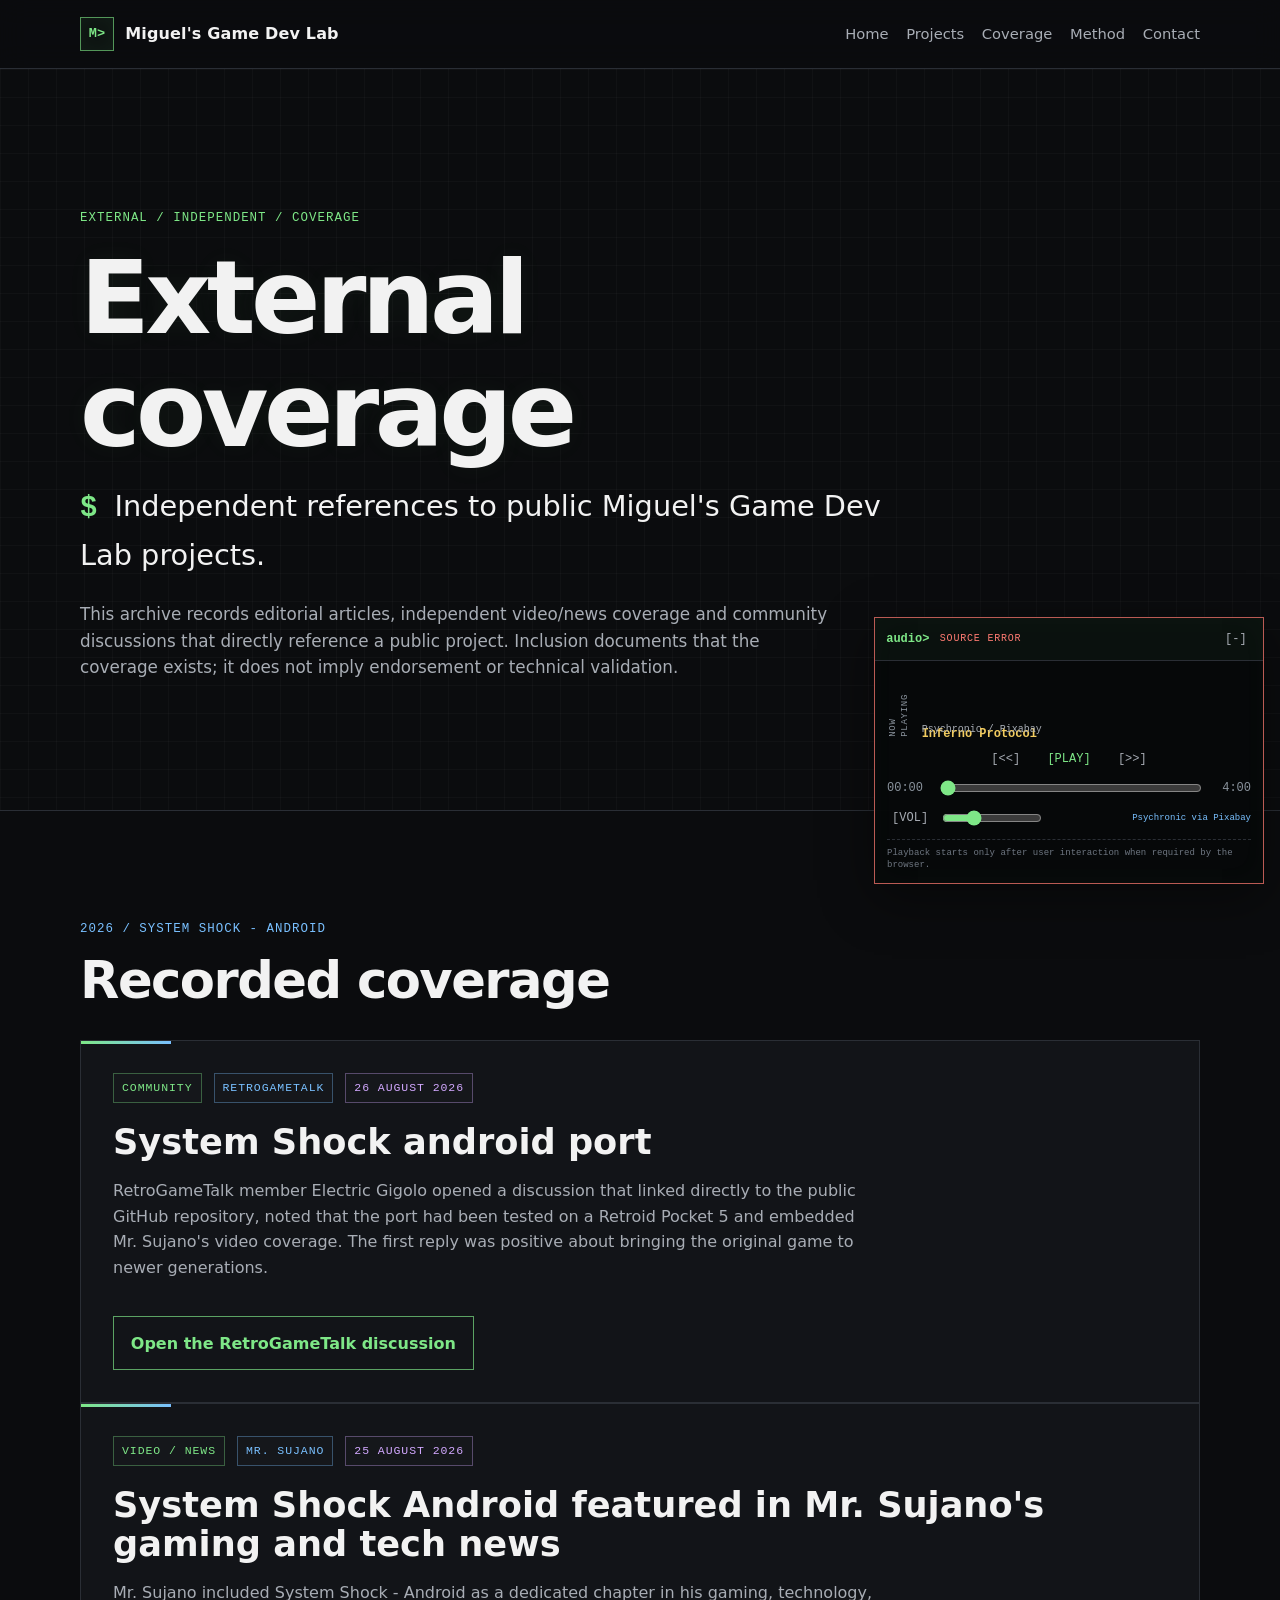
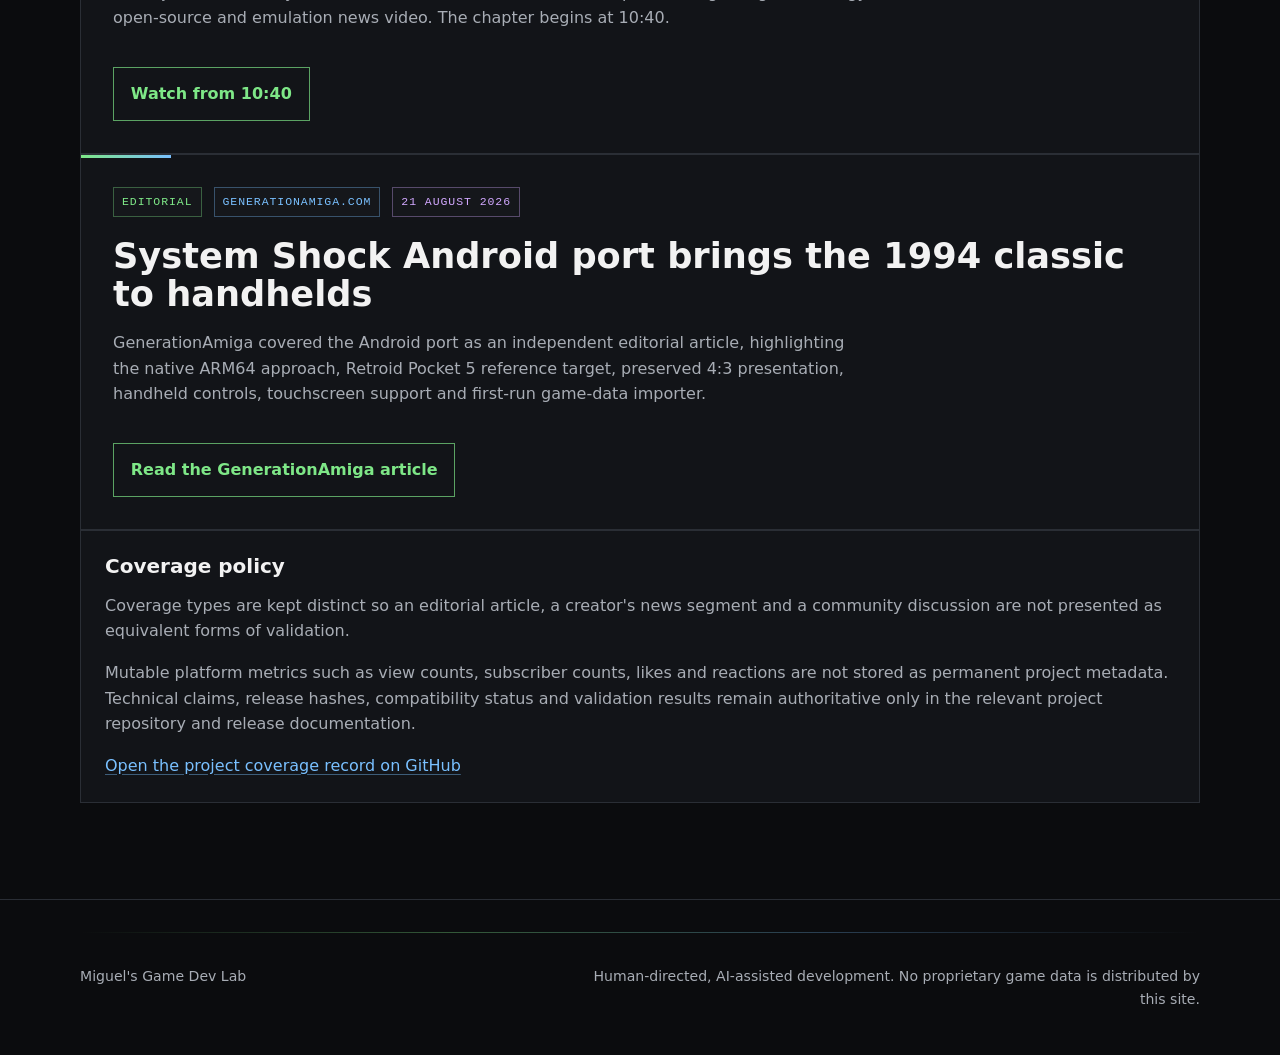
==== coverage/index.html @ 673f7bc0 "Publish refined coverage archive" ====
<!doctype html>
<html lang="en">
<head>
  <meta charset="utf-8">
  <meta name="viewport" content="width=device-width, initial-scale=1">
  <meta name="description" content="Independent editorial, video/news and community coverage of Miguel's Game Dev Lab projects, including System Shock - Android.">
  <title>External Coverage | Miguel's Game Dev Lab</title>
  <link rel="canonical" href="https://raposomiguel50.github.io/coverage/">
  <meta name="robots" content="index,follow,max-image-preview:large">
  <meta property="og:site_name" content="Miguel's Game Dev Lab">
  <meta property="og:type" content="website">
  <meta property="og:title" content="External Coverage | Miguel's Game Dev Lab">
  <meta property="og:description" content="Independent editorial, video/news and community coverage of Miguel's Game Dev Lab projects.">
  <meta property="og:url" content="https://raposomiguel50.github.io/coverage/">
  <meta name="twitter:card" content="summary">
  <meta name="twitter:title" content="External Coverage | Miguel's Game Dev Lab">
  <meta name="twitter:description" content="Independent editorial, video/news and community coverage of Miguel's Game Dev Lab projects.">
  <script type="application/ld+json">
{
  "@context": "https://schema.org",
  "@type": "CollectionPage",
  "name": "External Coverage",
  "url": "https://raposomiguel50.github.io/coverage/",
  "description": "Independent editorial, video/news and community coverage of Miguel's Game Dev Lab projects.",
  "isPartOf": {
    "@type": "WebSite",
    "name": "Miguel's Game Dev Lab",
    "url": "https://raposomiguel50.github.io/"
  },
  "mainEntity": {
    "@type": "ItemList",
    "itemListElement": [
      {
        "@type": "ListItem",
        "position": 1,
        "url": "https://retrogametalk.com/threads/system-shock-android-port.27861/",
        "name": "System Shock android port — RetroGameTalk"
      },
      {
        "@type": "ListItem",
        "position": 2,
        "url": "https://www.youtube.com/watch?v=cLREnxvoD90&t=640s",
        "name": "System Shock Android — Mr. Sujano"
      },
      {
        "@type": "ListItem",
        "position": 3,
        "url": "https://www.generationamiga.com/2026/08/21/system-shock-android-port-brings-the-1994-classic-to-handhelds/",
        "name": "System Shock Android port brings the 1994 classic to handhelds — GenerationAmiga"
      }
    ]
  }
}
  </script>
  <link rel="stylesheet" href="../assets/css/style.css">
</head>
<body>
  <header class="site-header">
    <div class="container nav-wrap">
      <a class="brand" href="../" aria-label="Miguel's Game Dev Lab home"><span class="brand-mark">M&gt;</span><span>Miguel's Game Dev Lab</span></a>
      <nav aria-label="Primary navigation"><a href="../">Home</a><a href="../#projects">Projects</a><a href="./">Coverage</a><a href="../method/">Method</a><a href="../#contact">Contact</a></nav>
    </div>
  </header>

  <main>
    <section class="hero">
      <div class="container">
        <p class="eyebrow">EXTERNAL / INDEPENDENT / COVERAGE</p>
        <h1>External coverage</h1>
        <p class="tagline">Independent references to public Miguel's Game Dev Lab projects.</p>
        <p class="intro">This archive records editorial articles, independent video/news coverage and community discussions that directly reference a public project. Inclusion documents that the coverage exists; it does not imply endorsement or technical validation.</p>
      </div>
    </section>

    <section class="section">
      <div class="container">
        <div class="section-heading"><p class="section-kicker">2026 / SYSTEM SHOCK - ANDROID</p><h2>Recorded coverage</h2></div>

        <article class="project-card">
          <div class="project-meta"><span>COMMUNITY</span><span>RETROGAMETALK</span><span>26 AUGUST 2026</span></div>
          <h3>System Shock android port</h3>
          <p>RetroGameTalk member Electric Gigolo opened a discussion that linked directly to the public GitHub repository, noted that the port had been tested on a Retroid Pocket 5 and embedded Mr. Sujano's video coverage. The first reply was positive about bringing the original game to newer generations.</p>
          <div class="project-actions"><a class="button" href="https://retrogametalk.com/threads/system-shock-android-port.27861/" target="_blank" rel="noopener noreferrer">Open the RetroGameTalk discussion</a></div>
        </article>

        <article class="project-card">
          <div class="project-meta"><span>VIDEO / NEWS</span><span>MR. SUJANO</span><span>25 AUGUST 2026</span></div>
          <h3>System Shock Android featured in Mr. Sujano's gaming and tech news</h3>
          <p>Mr. Sujano included System Shock - Android as a dedicated chapter in his gaming, technology, open-source and emulation news video. The chapter begins at 10:40.</p>
          <div class="project-actions"><a class="button" href="https://www.youtube.com/watch?v=cLREnxvoD90&amp;t=640s" target="_blank" rel="noopener noreferrer">Watch from 10:40</a></div>
        </article>

        <article class="project-card">
          <div class="project-meta"><span>EDITORIAL</span><span>GENERATIONAMIGA.COM</span><span>21 AUGUST 2026</span></div>
          <h3>System Shock Android port brings the 1994 classic to handhelds</h3>
          <p>GenerationAmiga covered the Android port as an independent editorial article, highlighting the native ARM64 approach, Retroid Pocket 5 reference target, preserved 4:3 presentation, handheld controls, touchscreen support and first-run game-data importer.</p>
          <div class="project-actions"><a class="button" href="https://www.generationamiga.com/2026/08/21/system-shock-android-port-brings-the-1994-classic-to-handhelds/" target="_blank" rel="noopener noreferrer">Read the GenerationAmiga article</a></div>
        </article>

        <div class="content-card">
          <h3>Coverage policy</h3>
          <p>Coverage types are kept distinct so an editorial article, a creator's news segment and a community discussion are not presented as equivalent forms of validation.</p>
          <p>Mutable platform metrics such as view counts, subscriber counts, likes and reactions are not stored as permanent project metadata. Technical claims, release hashes, compatibility status and validation results remain authoritative only in the relevant project repository and release documentation.</p>
          <p><a class="inline-link" href="https://github.com/raposomiguel50/system-shock-android/blob/main/docs/PRESS.md" target="_blank" rel="noopener noreferrer">Open the project coverage record on GitHub</a></p>
        </div>
      </div>
    </section>
  </main>

  <footer><div class="container footer-wrap"><span>Miguel's Game Dev Lab</span><span class="legal">Human-directed, AI-assisted development. No proprietary game data is distributed by this site.</span></div></footer>
  <script src="/assets/js/music-player.js" defer></script>
</body>
</html>
---- assets/css/style.css ----
:root {
  --bg: #0b0c0e;
  --surface: #121418;
  --surface-2: #181b20;
  --text: #f2f2f2;
  --muted: #a8adb5;
  --line: #2a2e35;
  --accent: #ffffff;
  --max: 1120px;
  --term-green: #7ee787;
  --term-cyan: #79c0ff;
  --term-blue: #58a6ff;
  --term-yellow: #f2cc60;
  --term-magenta: #d2a8ff;
  --term-red: #ff7b72;
  --term-dim: #8b949e;
}

* { box-sizing: border-box; }
html { scroll-behavior: smooth; }
body {
  margin: 0;
  background: var(--bg);
  color: var(--text);
  font-family: Inter, ui-sans-serif, system-ui, -apple-system, BlinkMacSystemFont, "Segoe UI", sans-serif;
  line-height: 1.6;
}

a { color: inherit; text-decoration: none; }
.container { width: min(calc(100% - 2rem), var(--max)); margin: 0 auto; }
.narrow { max-width: 780px; }
.narrow-wide { max-width: 900px; }

.site-header {
  position: sticky;
  top: 0;
  z-index: 20;
  backdrop-filter: blur(14px);
  background: rgba(11, 12, 14, 0.86);
  border-bottom: 1px solid var(--line);
}

.nav-wrap {
  min-height: 68px;
  display: flex;
  align-items: center;
  justify-content: space-between;
  gap: 1.5rem;
}

.brand {
  display: inline-flex;
  align-items: center;
  gap: .7rem;
  font-weight: 700;
  letter-spacing: .01em;
}

.brand-mark {
  display: inline-grid;
  place-items: center;
  width: 34px;
  height: 34px;
  border: 1px solid var(--text);
  font-family: ui-monospace, SFMono-Regular, Menlo, Consolas, monospace;
  font-size: .85rem;
}

nav { display: flex; flex-wrap: wrap; gap: 1.1rem; }
nav a { color: var(--muted); font-size: .92rem; }
nav a:hover, nav a:focus { color: var(--text); }

.hero {
  padding: 8rem 0 7rem;
  border-bottom: 1px solid var(--line);
  background:
    linear-gradient(rgba(255,255,255,.025) 1px, transparent 1px),
    linear-gradient(90deg, rgba(255,255,255,.025) 1px, transparent 1px);
  background-size: 28px 28px;
}

.eyebrow, .section-kicker, .project-meta {
  font-family: ui-monospace, SFMono-Regular, Menlo, Consolas, monospace;
  letter-spacing: .08em;
  text-transform: uppercase;
  color: var(--muted);
}

.eyebrow, .section-kicker { font-size: .78rem; }

h1, h2, h3 { line-height: 1.1; margin-top: 0; }
h1 { font-size: clamp(3rem, 8vw, 6.6rem); max-width: 900px; margin-bottom: 1rem; letter-spacing: -.045em; }
h2 { font-size: clamp(2rem, 4vw, 3.2rem); margin-bottom: 1rem; letter-spacing: -.03em; }
h3 { font-size: clamp(1.6rem, 3vw, 2.2rem); margin-bottom: .9rem; }

.tagline { font-size: clamp(1.25rem, 2.4vw, 1.8rem); max-width: 850px; margin: 0 0 1.4rem; }
.intro { max-width: 760px; color: var(--muted); font-size: 1.05rem; }

.button {
  display: inline-block;
  margin-top: 1rem;
  padding: .82rem 1.05rem;
  border: 1px solid var(--text);
  font-weight: 700;
  transition: .2s ease;
}
.button:hover, .button:focus { background: var(--text); color: var(--bg); }
.button-secondary { border-color: var(--line); color: var(--muted); }
.button-secondary:hover, .button-secondary:focus { border-color: var(--text); color: var(--bg); }

.section { padding: 6rem 0; border-bottom: 1px solid var(--line); }
.section.alt { background: var(--surface); }
.section-heading { margin-bottom: 2rem; }
.section-intro { max-width: 820px; color: var(--muted); font-size: 1.02rem; margin-bottom: 2rem; }

.project-card {
  background: var(--surface);
  border: 1px solid var(--line);
  padding: 2rem;
  position: relative;
  overflow: hidden;
}
.project-card::before {
  content: "";
  position: absolute;
  top: 0;
  left: 0;
  width: 90px;
  height: 3px;
  background: var(--accent);
}
.project-meta { display: flex; flex-wrap: wrap; gap: .75rem; font-size: .72rem; margin-bottom: 1.25rem; }
.project-meta span { border: 1px solid var(--line); padding: .3rem .5rem; }
.project-card p { max-width: 760px; color: var(--muted); }
.project-note { font-size: .94rem; }
.project-actions { display: flex; flex-wrap: wrap; gap: 1rem; align-items: center; margin-top: 1.25rem; }
.text-link, .inline-link { text-decoration: underline; text-decoration-color: #555c66; text-underline-offset: .2em; }
.text-link:hover, .text-link:focus, .inline-link:hover, .inline-link:focus { text-decoration-color: var(--text); }

.project-hero {
  padding: 6.5rem 0 5.5rem;
  border-bottom: 1px solid var(--line);
  background:
    radial-gradient(circle at 80% 15%, rgba(255,255,255,.05), transparent 30%),
    linear-gradient(rgba(255,255,255,.022) 1px, transparent 1px),
    linear-gradient(90deg, rgba(255,255,255,.022) 1px, transparent 1px);
  background-size: auto, 28px 28px, 28px 28px;
}

.breadcrumbs {
  margin: 0 0 1.4rem;
  color: var(--muted);
  font-family: ui-monospace, SFMono-Regular, Menlo, Consolas, monospace;
  font-size: .8rem;
}
.breadcrumbs a { text-decoration: underline; text-underline-offset: .2em; }
.project-meta-large { margin-bottom: 1.4rem; }
.project-lede { max-width: 930px; color: var(--muted); font-size: clamp(1.08rem, 2vw, 1.35rem); }
.status-line { display: flex; flex-wrap: wrap; gap: .7rem 1.25rem; align-items: center; color: var(--muted); font-size: .9rem; margin-top: 1.6rem; }
.status-badge { border: 1px solid var(--text); color: var(--text); padding: .25rem .5rem; font-family: ui-monospace, SFMono-Regular, Menlo, Consolas, monospace; font-size: .72rem; letter-spacing: .06em; }
.hero-actions { display: flex; flex-wrap: wrap; gap: .8rem; margin-top: 1.2rem; }

.content-grid, .project-grid {
  display: grid;
  grid-template-columns: repeat(3, minmax(0, 1fr));
  gap: 1rem;
  margin-top: 2rem;
}

.content-card, .metric-card {
  border: 1px solid var(--line);
  background: var(--surface-2);
  padding: 1.5rem;
}
.section:not(.alt) .content-card,
.section:not(.alt) .metric-card { background: var(--surface); }
.content-card h3 { font-size: 1.25rem; margin-bottom: .7rem; }
.content-card p, .metric-card p { color: var(--muted); margin-bottom: 0; }
.metric-card { min-height: 210px; }
.metric-card strong { display: block; font-size: 1.2rem; margin: .45rem 0 .7rem; }
.metric-label { font-family: ui-monospace, SFMono-Regular, Menlo, Consolas, monospace; color: var(--muted); font-size: .7rem; letter-spacing: .08em; }

.table-wrap { overflow-x: auto; border: 1px solid var(--line); margin-top: 2rem; }
.spec-table { width: 100%; border-collapse: collapse; min-width: 620px; background: var(--surface); }
.spec-table th, .spec-table td { text-align: left; vertical-align: top; padding: 1rem 1.1rem; border-bottom: 1px solid var(--line); }
.spec-table tr:last-child th, .spec-table tr:last-child td { border-bottom: 0; }
.spec-table th { width: 30%; color: var(--text); font-weight: 700; }
.spec-table td { color: var(--muted); }
.spec-table thead th { width: auto; background: var(--surface-2); color: var(--muted); font-family: ui-monospace, SFMono-Regular, Menlo, Consolas, monospace; font-size: .75rem; letter-spacing: .06em; text-transform: uppercase; }

code {
  font-family: ui-monospace, SFMono-Regular, Menlo, Consolas, monospace;
  font-size: .9em;
  overflow-wrap: anywhere;
}

.note, .legal-box {
  margin: 1.5rem 0 0;
  padding: 1rem 1.1rem;
  border-left: 3px solid var(--text);
  background: var(--surface-2);
  color: var(--muted);
}
.legal-box { border: 1px solid var(--line); border-left: 3px solid var(--text); }

.reference-list { margin: 2.2rem 0 0; padding-left: 1.4rem; }
.reference-list li { margin-bottom: 1.2rem; padding-left: .35rem; color: var(--muted); }
.reference-list a { color: var(--text); text-decoration: underline; text-decoration-color: #555c66; text-underline-offset: .2em; }
.reference-list a:hover, .reference-list a:focus { text-decoration-color: var(--text); }

footer { padding: 2rem 0 3rem; }
.footer-wrap { display: flex; justify-content: space-between; gap: 1.5rem; color: var(--muted); font-size: .88rem; }
.legal { text-align: right; max-width: 620px; }

@media (max-width: 900px) {
  .content-grid, .project-grid { grid-template-columns: repeat(2, minmax(0, 1fr)); }
}

@media (max-width: 760px) {
  .nav-wrap { align-items: flex-start; flex-direction: column; padding: .9rem 0; }
  nav { gap: .8rem 1rem; }
  .hero { padding: 5.5rem 0 4.5rem; }
  .project-hero { padding: 4.5rem 0 4rem; }
  .section { padding: 4rem 0; }
  .content-grid, .project-grid { grid-template-columns: 1fr; }
  .metric-card { min-height: auto; }
  .footer-wrap { flex-direction: column; }
  .legal { text-align: left; }
}

/* Terminal-inspired syntax accents: intentionally selective rather than full neon. */
::selection {
  background: rgba(126, 231, 135, .22);
  color: var(--text);
}

:focus-visible {
  outline: 2px solid var(--term-cyan);
  outline-offset: 3px;
}

.brand-mark {
  color: var(--term-green);
  border-color: rgba(126, 231, 135, .62);
  background: rgba(126, 231, 135, .035);
  box-shadow: inset 0 0 18px rgba(126, 231, 135, .045);
}

.brand:hover .brand-mark,
.brand:focus-visible .brand-mark {
  color: var(--term-cyan);
  border-color: var(--term-cyan);
}

nav a:hover,
nav a:focus {
  color: var(--term-cyan);
}

.hero,
.project-hero {
  background-color: var(--bg);
}

.eyebrow {
  color: var(--term-green);
}

.section-kicker {
  color: var(--term-cyan);
}

.tagline::before {
  content: "$ ";
  color: var(--term-green);
  font-family: ui-monospace, SFMono-Regular, Menlo, Consolas, monospace;
  font-weight: 700;
}

h1 {
  text-shadow: 0 0 24px rgba(126, 231, 135, .055);
}

.project-card::before {
  background: linear-gradient(90deg, var(--term-green), var(--term-cyan));
}

.project-meta span {
  background: rgba(255, 255, 255, .012);
}

.project-meta span:nth-child(6n + 1) { color: var(--term-green); border-color: rgba(126, 231, 135, .35); }
.project-meta span:nth-child(6n + 2) { color: var(--term-cyan); border-color: rgba(121, 192, 255, .35); }
.project-meta span:nth-child(6n + 3) { color: var(--term-magenta); border-color: rgba(210, 168, 255, .35); }
.project-meta span:nth-child(6n + 4) { color: var(--term-yellow); border-color: rgba(242, 204, 96, .35); }
.project-meta span:nth-child(6n + 5) { color: var(--term-red); border-color: rgba(255, 123, 114, .35); }
.project-meta span:nth-child(6n + 6) { color: var(--term-blue); border-color: rgba(88, 166, 255, .35); }

.button {
  border-color: rgba(126, 231, 135, .68);
  color: var(--term-green);
}

.button:hover,
.button:focus {
  background: var(--term-green);
  border-color: var(--term-green);
  color: #071008;
}

.button-secondary {
  border-color: var(--line);
  color: var(--muted);
}

.button-secondary:hover,
.button-secondary:focus {
  background: rgba(121, 192, 255, .10);
  border-color: var(--term-cyan);
  color: var(--term-cyan);
}

.text-link,
.inline-link,
.breadcrumbs a,
.reference-list a {
  color: var(--term-cyan);
  text-decoration-color: rgba(121, 192, 255, .42);
}

.text-link:hover,
.text-link:focus,
.inline-link:hover,
.inline-link:focus,
.breadcrumbs a:hover,
.breadcrumbs a:focus,
.reference-list a:hover,
.reference-list a:focus {
  color: var(--term-green);
  text-decoration-color: var(--term-green);
}

.status-badge {
  color: var(--term-green);
  border-color: rgba(126, 231, 135, .62);
  background: rgba(126, 231, 135, .035);
}

.status-line > span:nth-child(3n + 2) { color: var(--term-cyan); }
.status-line > span:nth-child(3n + 3) { color: var(--term-yellow); }

.metric-label,
.spec-table thead th {
  color: var(--term-cyan);
}

.spec-table th,
.content-card h3,
.metric-card strong {
  color: var(--text);
}

strong {
  color: var(--term-yellow);
}

code {
  color: var(--term-magenta);
}

.note,
.legal-box {
  border-left-color: var(--term-cyan);
}

footer::before {
  content: "";
  display: block;
  width: min(calc(100% - 2rem), var(--max));
  height: 1px;
  margin: 0 auto 2rem;
  background: linear-gradient(90deg, transparent, rgba(126, 231, 135, .35), rgba(121, 192, 255, .28), transparent);
}
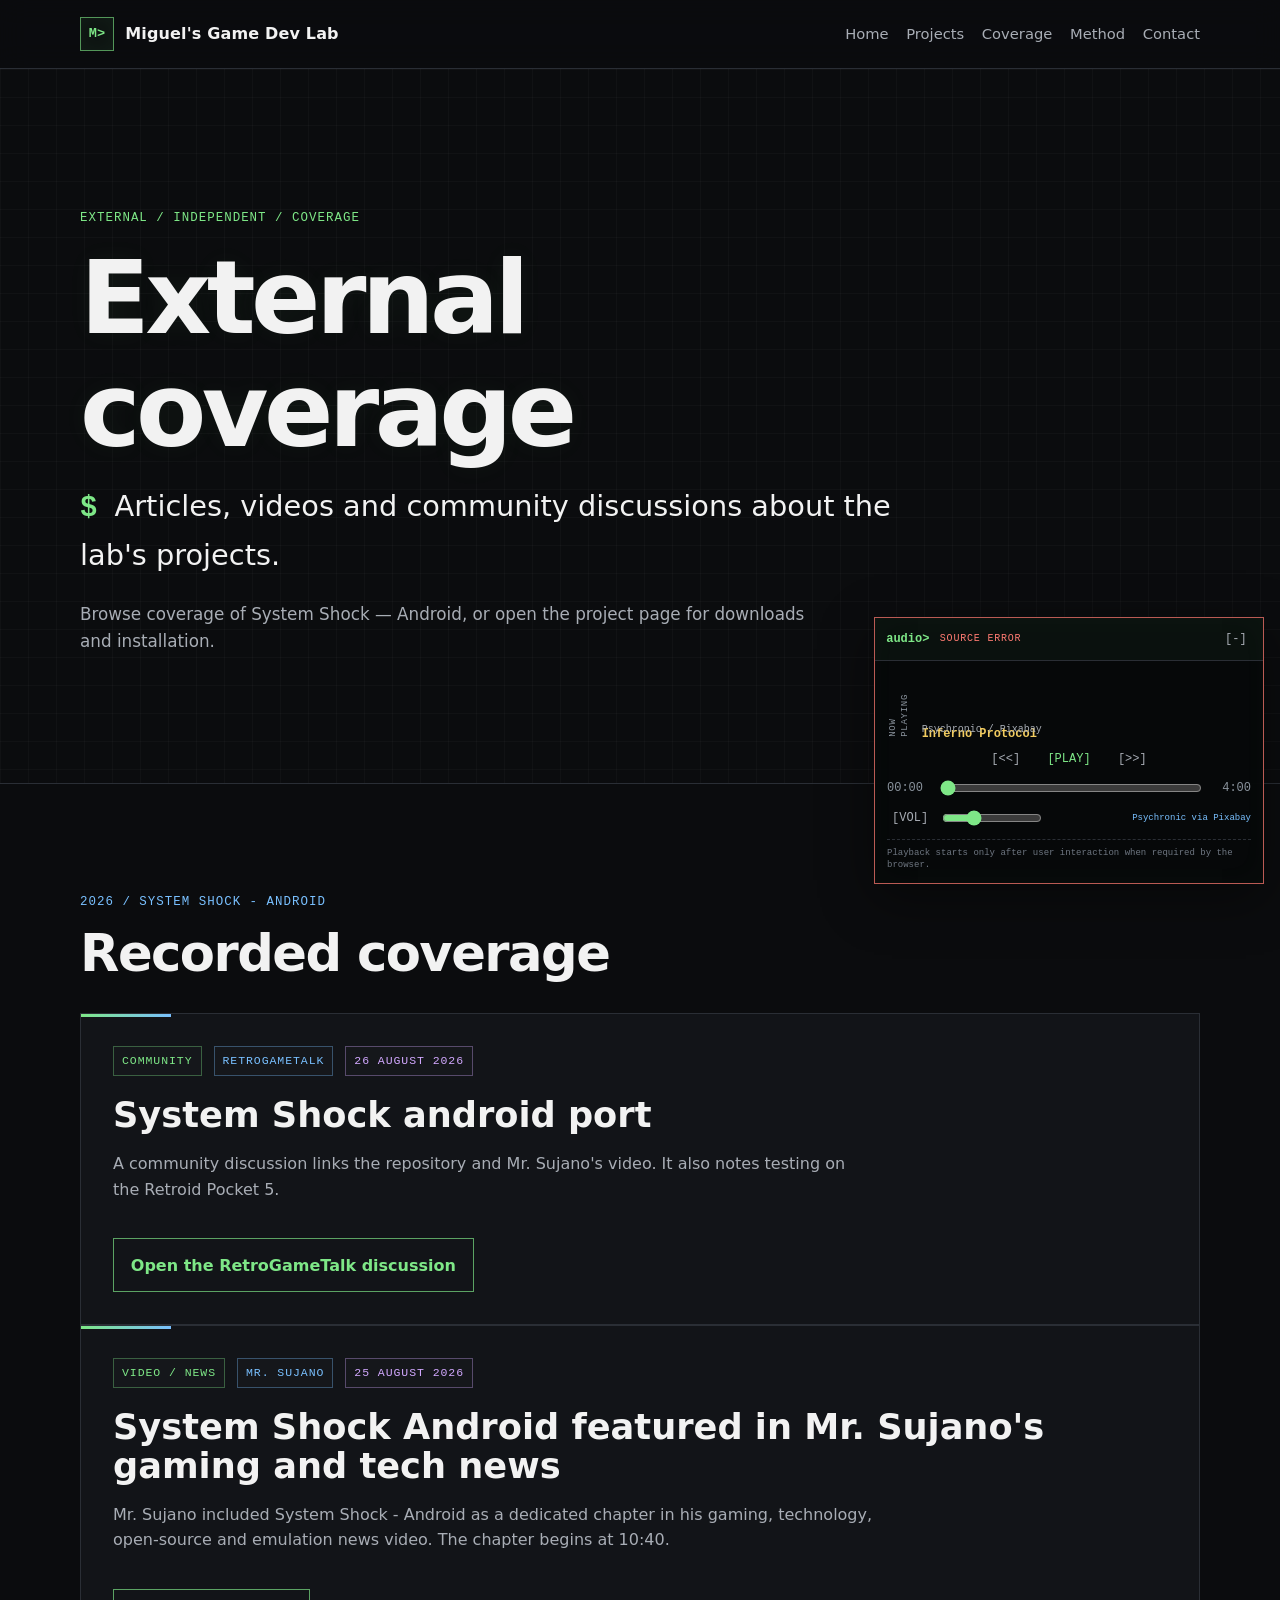
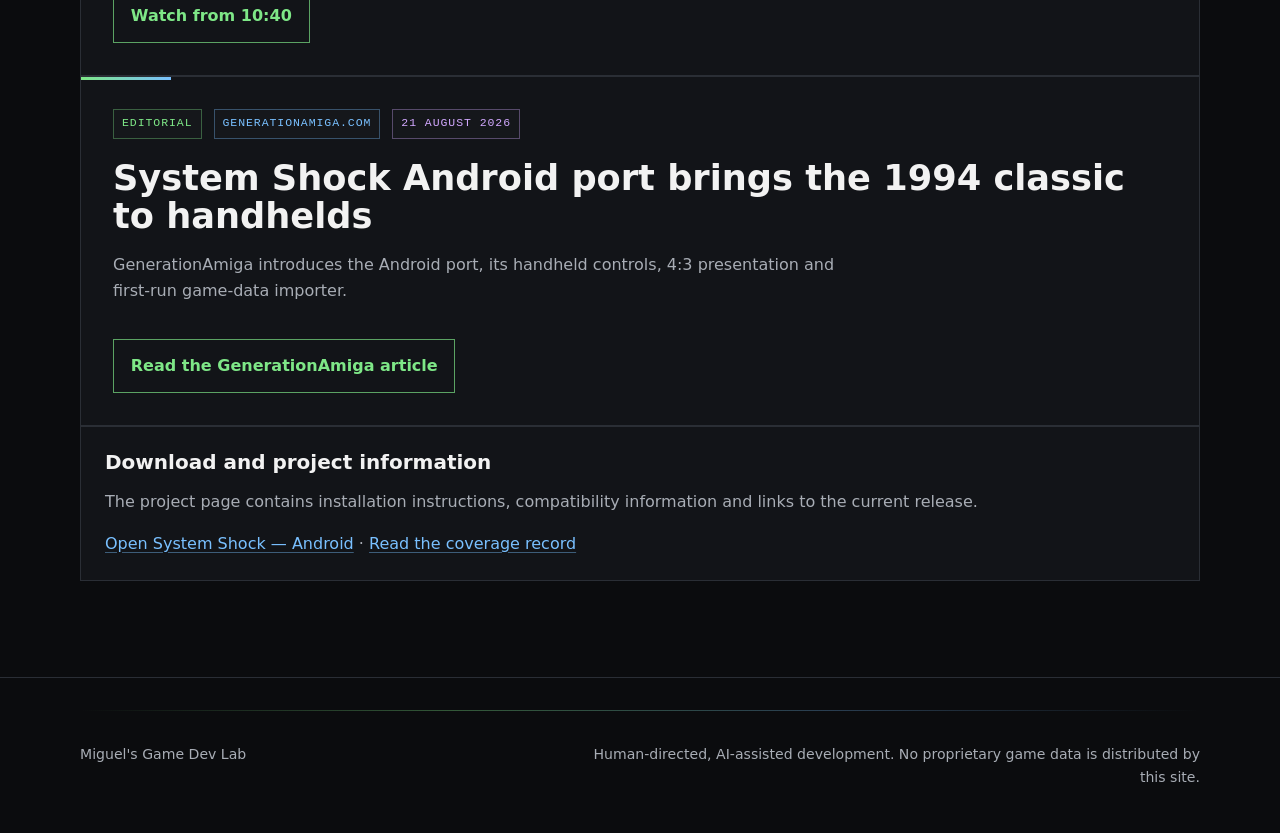
==== commit 7c8723d0: "Fix reading paths, knowledge IDs and mobile navigation; add site checks" ====
--- a/coverage/index.html
+++ b/coverage/index.html
@@ -53,8 +53,10 @@
 }
   </script>
   <link rel="stylesheet" href="../assets/css/style.css">
+  <link rel="stylesheet" href="../assets/css/readability.css">
 </head>
 <body>
+  <a class="skip-link" href="#top">Skip to content</a>
   <header class="site-header">
     <div class="container nav-wrap">
       <a class="brand" href="../" aria-label="Miguel's Game Dev Lab home"><span class="brand-mark">M&gt;</span><span>Miguel's Game Dev Lab</span></a>
@@ -62,13 +64,13 @@
     </div>
   </header>
 
-  <main>
+  <main id="top" tabindex="-1">
     <section class="hero">
       <div class="container">
         <p class="eyebrow">EXTERNAL / INDEPENDENT / COVERAGE</p>
         <h1>External coverage</h1>
-        <p class="tagline">Independent references to public Miguel's Game Dev Lab projects.</p>
-        <p class="intro">This archive records editorial articles, independent video/news coverage and community discussions that directly reference a public project. Inclusion documents that the coverage exists; it does not imply endorsement or technical validation.</p>
+        <p class="tagline">Articles, videos and community discussions about the lab's projects.</p>
+        <p class="intro">Browse coverage of System Shock — Android, or open the project page for downloads and installation.</p>
       </div>
     </section>
 
@@ -79,7 +81,7 @@
         <article class="project-card">
           <div class="project-meta"><span>COMMUNITY</span><span>RETROGAMETALK</span><span>26 AUGUST 2026</span></div>
           <h3>System Shock android port</h3>
-          <p>RetroGameTalk member Electric Gigolo opened a discussion that linked directly to the public GitHub repository, noted that the port had been tested on a Retroid Pocket 5 and embedded Mr. Sujano's video coverage. The first reply was positive about bringing the original game to newer generations.</p>
+          <p>A community discussion links the repository and Mr. Sujano's video. It also notes testing on the Retroid Pocket 5.</p>
           <div class="project-actions"><a class="button" href="https://retrogametalk.com/threads/system-shock-android-port.27861/" target="_blank" rel="noopener noreferrer">Open the RetroGameTalk discussion</a></div>
         </article>
 
@@ -93,15 +95,14 @@
         <article class="project-card">
           <div class="project-meta"><span>EDITORIAL</span><span>GENERATIONAMIGA.COM</span><span>21 AUGUST 2026</span></div>
           <h3>System Shock Android port brings the 1994 classic to handhelds</h3>
-          <p>GenerationAmiga covered the Android port as an independent editorial article, highlighting the native ARM64 approach, Retroid Pocket 5 reference target, preserved 4:3 presentation, handheld controls, touchscreen support and first-run game-data importer.</p>
+          <p>GenerationAmiga introduces the Android port, its handheld controls, 4:3 presentation and first-run game-data importer.</p>
           <div class="project-actions"><a class="button" href="https://www.generationamiga.com/2026/08/21/system-shock-android-port-brings-the-1994-classic-to-handhelds/" target="_blank" rel="noopener noreferrer">Read the GenerationAmiga article</a></div>
         </article>
 
         <div class="content-card">
-          <h3>Coverage policy</h3>
-          <p>Coverage types are kept distinct so an editorial article, a creator's news segment and a community discussion are not presented as equivalent forms of validation.</p>
-          <p>Mutable platform metrics such as view counts, subscriber counts, likes and reactions are not stored as permanent project metadata. Technical claims, release hashes, compatibility status and validation results remain authoritative only in the relevant project repository and release documentation.</p>
-          <p><a class="inline-link" href="https://github.com/raposomiguel50/system-shock-android/blob/main/docs/PRESS.md" target="_blank" rel="noopener noreferrer">Open the project coverage record on GitHub</a></p>
+          <h3>Download and project information</h3>
+          <p>The project page contains installation instructions, compatibility information and links to the current release.</p>
+          <p><a class="inline-link" href="../projects/system-shock-android/">Open System Shock — Android</a> · <a class="inline-link" href="https://github.com/raposomiguel50/system-shock-android/blob/main/docs/PRESS.md">Read the coverage record</a></p>
         </div>
       </div>
     </section>
--- a/assets/css/readability.css
+++ b/assets/css/readability.css
@@ -0,0 +1,21 @@
+/* Reading and keyboard navigation; keeps the lab colour palette. */
+.skip-link { position: fixed; top: .5rem; left: .5rem; z-index: 100; padding: .8rem 1rem; background: var(--surface); color: var(--text); border: 2px solid var(--term-cyan); transform: translateY(-200%); }
+.skip-link:focus { transform: translateY(0); }
+main:focus { outline: none; }
+.section > .container > p, .section > .container > ul, .section > .container > ol, details > p { max-width: 72ch; }
+.project-lede { max-width: 65ch; }
+.section > .container > h3 { margin-top: 2rem; }
+details { margin-top: 1.5rem; border: 1px solid var(--line); padding: .8rem 1rem; }
+summary { cursor: pointer; color: var(--term-cyan); min-height: 2.75rem; padding: .45rem 0; }
+summary:focus-visible, .table-wrap:focus-visible { outline: 2px solid var(--term-cyan); outline-offset: 3px; }
+.project-section { scroll-margin-top: 170px; }
+[aria-current="page"] { color: var(--term-green); text-decoration: underline; text-underline-offset: .25em; }
+@media (max-width: 760px) {
+  .site-header { position: static; }
+  .project-section { scroll-margin-top: 1rem; }
+  .site-header nav a, .project-section-links a { min-height: 2.75rem; display: inline-flex; align-items: center; }
+}
+@media (prefers-reduced-motion: reduce) {
+  html { scroll-behavior: auto; }
+  *, *::before, *::after { transition: none !important; }
+}
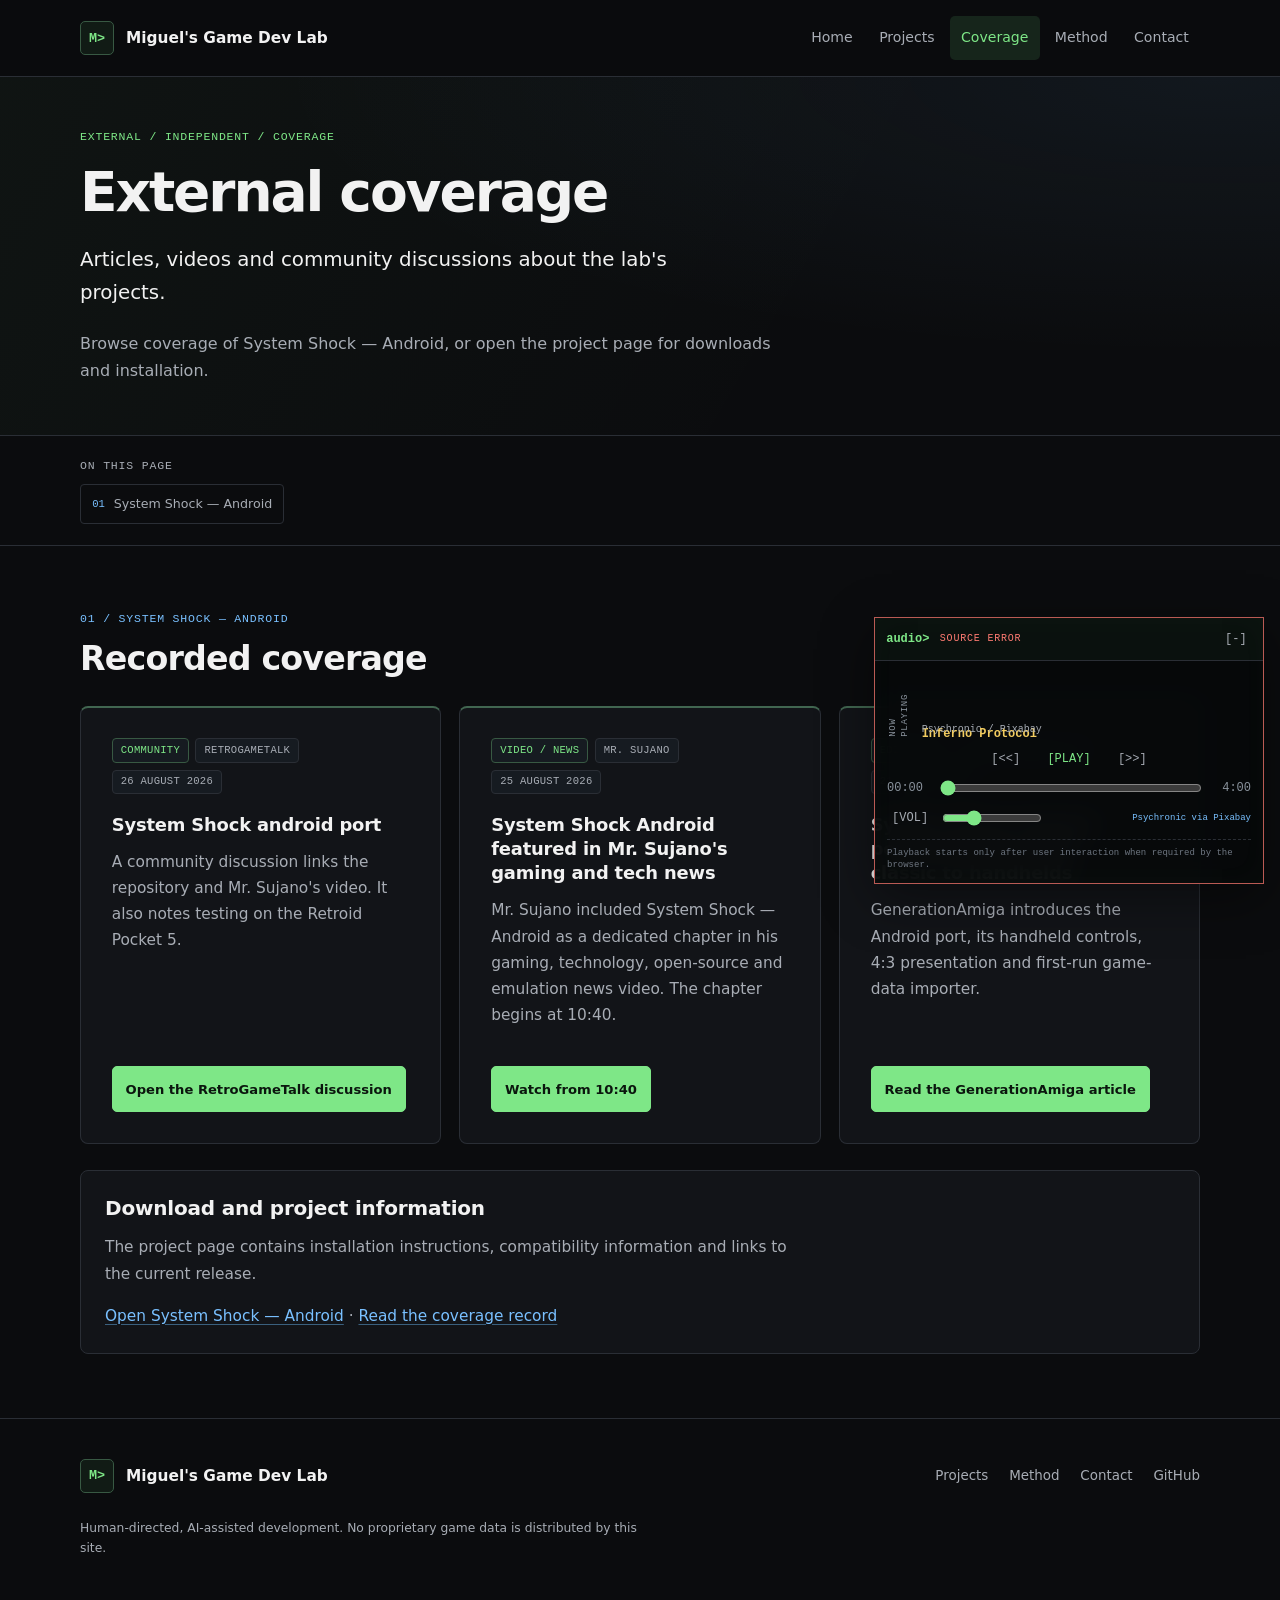
==== commit 56e0355b: "Unify all ten pages under one visual system and complete Zelda project naming" ====
--- a/coverage/index.html
+++ b/coverage/index.html
@@ -1,22 +1,22 @@
-<!doctype html>
+<!DOCTYPE html>
+
 <html lang="en">
 <head>
-  <meta charset="utf-8">
-  <meta name="viewport" content="width=device-width, initial-scale=1">
-  <meta name="description" content="Independent editorial, video/news and community coverage of Miguel's Game Dev Lab projects, including System Shock - Android.">
-  <title>External Coverage | Miguel's Game Dev Lab</title>
-  <link rel="canonical" href="https://raposomiguel50.github.io/coverage/">
-  <meta name="robots" content="index,follow,max-image-preview:large">
-  <meta property="og:site_name" content="Miguel's Game Dev Lab">
-  <meta property="og:type" content="website">
-  <meta property="og:title" content="External Coverage | Miguel's Game Dev Lab">
-  <meta property="og:description" content="Independent editorial, video/news and community coverage of Miguel's Game Dev Lab projects.">
-  <meta property="og:url" content="https://raposomiguel50.github.io/coverage/">
-  <meta name="twitter:card" content="summary">
-  <meta name="twitter:title" content="External Coverage | Miguel's Game Dev Lab">
-  <meta name="twitter:description" content="Independent editorial, video/news and community coverage of Miguel's Game Dev Lab projects.">
-  <script type="application/ld+json">
-{
+<meta charset="utf-8"/>
+<meta content="width=device-width, initial-scale=1" name="viewport"/>
+<meta content="Independent editorial, video/news and community coverage of Miguel's Game Dev Lab projects, including System Shock — Android." name="description"/>
+<title>External coverage | Miguel's Game Dev Lab</title>
+<link href="https://raposomiguel50.github.io/coverage/" rel="canonical"/>
+<meta content="index,follow,max-image-preview:large" name="robots"/>
+<meta content="Miguel's Game Dev Lab" property="og:site_name"/>
+<meta content="website" property="og:type"/>
+<meta content="External coverage | Miguel's Game Dev Lab" property="og:title"/>
+<meta content="Independent editorial, video/news and community coverage of Miguel's Game Dev Lab projects." property="og:description"/>
+<meta content="https://raposomiguel50.github.io/coverage/" property="og:url"/>
+<meta content="summary" name="twitter:card"/>
+<meta content="External coverage | Miguel's Game Dev Lab" name="twitter:title"/>
+<meta content="Independent editorial, video/news and community coverage of Miguel's Game Dev Lab projects." name="twitter:description"/>
+<script type="application/ld+json">{
   "@context": "https://schema.org",
   "@type": "CollectionPage",
   "name": "External Coverage",
@@ -50,65 +50,48 @@
       }
     ]
   }
-}
-  </script>
-  <link rel="stylesheet" href="../assets/css/style.css">
-  <link rel="stylesheet" href="../assets/css/readability.css">
-</head>
+}</script>
+<link href="/assets/css/site.css?v=20260909" rel="stylesheet"/></head>
 <body>
-  <a class="skip-link" href="#top">Skip to content</a>
-  <header class="site-header">
-    <div class="container nav-wrap">
-      <a class="brand" href="../" aria-label="Miguel's Game Dev Lab home"><span class="brand-mark">M&gt;</span><span>Miguel's Game Dev Lab</span></a>
-      <nav aria-label="Primary navigation"><a href="../">Home</a><a href="../#projects">Projects</a><a href="./">Coverage</a><a href="../method/">Method</a><a href="../#contact">Contact</a></nav>
-    </div>
-  </header>
-
-  <main id="top" tabindex="-1">
-    <section class="hero">
-      <div class="container">
-        <p class="eyebrow">EXTERNAL / INDEPENDENT / COVERAGE</p>
-        <h1>External coverage</h1>
-        <p class="tagline">Articles, videos and community discussions about the lab's projects.</p>
-        <p class="intro">Browse coverage of System Shock — Android, or open the project page for downloads and installation.</p>
-      </div>
-    </section>
-
-    <section class="section">
-      <div class="container">
-        <div class="section-heading"><p class="section-kicker">2026 / SYSTEM SHOCK - ANDROID</p><h2>Recorded coverage</h2></div>
-
-        <article class="project-card">
-          <div class="project-meta"><span>COMMUNITY</span><span>RETROGAMETALK</span><span>26 AUGUST 2026</span></div>
-          <h3>System Shock android port</h3>
-          <p>A community discussion links the repository and Mr. Sujano's video. It also notes testing on the Retroid Pocket 5.</p>
-          <div class="project-actions"><a class="button" href="https://retrogametalk.com/threads/system-shock-android-port.27861/" target="_blank" rel="noopener noreferrer">Open the RetroGameTalk discussion</a></div>
-        </article>
-
-        <article class="project-card">
-          <div class="project-meta"><span>VIDEO / NEWS</span><span>MR. SUJANO</span><span>25 AUGUST 2026</span></div>
-          <h3>System Shock Android featured in Mr. Sujano's gaming and tech news</h3>
-          <p>Mr. Sujano included System Shock - Android as a dedicated chapter in his gaming, technology, open-source and emulation news video. The chapter begins at 10:40.</p>
-          <div class="project-actions"><a class="button" href="https://www.youtube.com/watch?v=cLREnxvoD90&amp;t=640s" target="_blank" rel="noopener noreferrer">Watch from 10:40</a></div>
-        </article>
-
-        <article class="project-card">
-          <div class="project-meta"><span>EDITORIAL</span><span>GENERATIONAMIGA.COM</span><span>21 AUGUST 2026</span></div>
-          <h3>System Shock Android port brings the 1994 classic to handhelds</h3>
-          <p>GenerationAmiga introduces the Android port, its handheld controls, 4:3 presentation and first-run game-data importer.</p>
-          <div class="project-actions"><a class="button" href="https://www.generationamiga.com/2026/08/21/system-shock-android-port-brings-the-1994-classic-to-handhelds/" target="_blank" rel="noopener noreferrer">Read the GenerationAmiga article</a></div>
-        </article>
-
-        <div class="content-card">
-          <h3>Download and project information</h3>
-          <p>The project page contains installation instructions, compatibility information and links to the current release.</p>
-          <p><a class="inline-link" href="../projects/system-shock-android/">Open System Shock — Android</a> · <a class="inline-link" href="https://github.com/raposomiguel50/system-shock-android/blob/main/docs/PRESS.md">Read the coverage record</a></p>
-        </div>
-      </div>
-    </section>
-  </main>
-
-  <footer><div class="container footer-wrap"><span>Miguel's Game Dev Lab</span><span class="legal">Human-directed, AI-assisted development. No proprietary game data is distributed by this site.</span></div></footer>
-  <script src="/assets/js/music-player.js" defer></script>
+<a class="skip-link" href="#top">Skip to content</a>
+<header class="site-header"><div class="container nav-wrap"><a aria-label="Miguel's Game Dev Lab home" class="brand" href="/"><span aria-hidden="true" class="brand-mark">M&gt;</span><span>Miguel's Game Dev Lab</span></a><nav aria-label="Primary navigation" class="global-nav"><a href="/">Home</a><a href="/#projects">Projects</a><a aria-current="page" href="/coverage/">Coverage</a><a href="/method/">Method</a><a href="/#contact">Contact</a></nav></div></header>
+<main id="top" tabindex="-1">
+<section class="hero">
+<div class="container">
+<p class="eyebrow">EXTERNAL / INDEPENDENT / COVERAGE</p>
+<h1>External coverage</h1>
+<p class="tagline">Articles, videos and community discussions about the lab's projects.</p>
+<p class="intro">Browse coverage of System Shock — Android, or open the project page for downloads and installation.</p>
+</div>
+</section><nav aria-label="On this page" class="project-section-nav" id="project-index"><div class="container"><p class="section-kicker">ON THIS PAGE</p><div class="project-section-links"><a href="#recorded-coverage"><span aria-hidden="true">01</span>System Shock — Android</a></div></div></nav>
+<section class="section project-section" id="recorded-coverage">
+<div class="container">
+<div class="section-heading"><p class="section-kicker">01 / SYSTEM SHOCK — ANDROID</p><h2>Recorded coverage</h2></div>
+<div class="coverage-list"><article class="project-card">
+<div class="project-meta"><span>COMMUNITY</span><span>RETROGAMETALK</span><span>26 AUGUST 2026</span></div>
+<h3>System Shock android port</h3>
+<p>A community discussion links the repository and Mr. Sujano's video. It also notes testing on the Retroid Pocket 5.</p>
+<div class="project-actions"><a class="button" href="https://retrogametalk.com/threads/system-shock-android-port.27861/" rel="noopener noreferrer" target="_blank">Open the RetroGameTalk discussion</a></div>
+</article><article class="project-card">
+<div class="project-meta"><span>VIDEO / NEWS</span><span>MR. SUJANO</span><span>25 AUGUST 2026</span></div>
+<h3>System Shock Android featured in Mr. Sujano's gaming and tech news</h3>
+<p>Mr. Sujano included System Shock — Android as a dedicated chapter in his gaming, technology, open-source and emulation news video. The chapter begins at 10:40.</p>
+<div class="project-actions"><a class="button" href="https://www.youtube.com/watch?v=cLREnxvoD90&amp;t=640s" rel="noopener noreferrer" target="_blank">Watch from 10:40</a></div>
+</article><article class="project-card">
+<div class="project-meta"><span>EDITORIAL</span><span>GENERATIONAMIGA.COM</span><span>21 AUGUST 2026</span></div>
+<h3>System Shock Android port brings the 1994 classic to handhelds</h3>
+<p>GenerationAmiga introduces the Android port, its handheld controls, 4:3 presentation and first-run game-data importer.</p>
+<div class="project-actions"><a class="button" href="https://www.generationamiga.com/2026/08/21/system-shock-android-port-brings-the-1994-classic-to-handhelds/" rel="noopener noreferrer" target="_blank">Read the GenerationAmiga article</a></div>
+</article></div>
+<div class="content-card">
+<h3>Download and project information</h3>
+<p>The project page contains installation instructions, compatibility information and links to the current release.</p>
+<p><a class="inline-link" href="../projects/system-shock-android/">Open System Shock — Android</a> · <a class="inline-link" href="https://github.com/raposomiguel50/system-shock-android/blob/main/docs/PRESS.md">Read the coverage record</a></p>
+</div>
+</div>
+</section>
+</main>
+<footer class="site-footer"><div class="container"><div class="footer-top"><a class="brand" href="/"><span aria-hidden="true" class="brand-mark">M&gt;</span><span>Miguel's Game Dev Lab</span></a><nav aria-label="Footer navigation"><a href="/#projects">Projects</a><a href="/method/">Method</a><a href="/#contact">Contact</a><a href="https://github.com/raposomiguel50">GitHub</a></nav></div><p class="legal">Human-directed, AI-assisted development. No proprietary game data is distributed by this site.</p></div></footer>
+<script defer="" src="/assets/js/music-player.js"></script>
 </body>
 </html>
--- a/assets/css/site.css
+++ b/assets/css/site.css
@@ -0,0 +1,156 @@
+/* Miguel's Game Dev Lab — shared layout and component system. */
+:root {
+  color-scheme: dark;
+  --bg: #0b0c0e;
+  --surface: #121418;
+  --surface-2: #181b20;
+  --text: #f2f2f2;
+  --muted: #a8adb5;
+  --line: #2a2e35;
+  --term-green: #7ee787;
+  --term-cyan: #79c0ff;
+  --term-magenta: #d2a8ff;
+  --max: 1120px;
+  --radius: 8px;
+  --mono: ui-monospace, SFMono-Regular, Menlo, Consolas, monospace;
+  --sans: ui-sans-serif, system-ui, -apple-system, BlinkMacSystemFont, "Segoe UI", sans-serif;
+}
+* { box-sizing: border-box; }
+html { scroll-behavior: smooth; scroll-padding-top: 6rem; }
+body { margin: 0; background: var(--bg); color: var(--text); font-family: var(--sans); font-size: 1rem; line-height: 1.7; }
+::selection { background: #254c32; color: var(--text); }
+a { color: inherit; text-decoration: none; }
+:focus-visible { outline: 2px solid var(--term-cyan); outline-offset: 4px; }
+img, svg { max-width: 100%; height: auto; }
+.container { width: min(calc(100% - 3rem), var(--max)); margin-inline: auto; }
+.narrow { max-width: 780px; }
+.narrow-wide { max-width: 900px; }
+.skip-link { position: fixed; top: .75rem; left: .75rem; z-index: 2000; padding: .75rem 1rem; background: var(--surface); color: var(--text); border: 2px solid var(--term-cyan); border-radius: 4px; transform: translateY(-200%); }
+.skip-link:focus { transform: translateY(0); }
+main:focus { outline: none; }
+.site-header { position: sticky; top: 0; z-index: 30; background: rgba(11,12,14,.97); border-bottom: 1px solid var(--line); }
+.nav-wrap { min-height: 76px; display: flex; align-items: center; justify-content: space-between; gap: 1rem 2rem; }
+.brand { display: inline-flex; align-items: center; gap: .75rem; font-weight: 650; font-size: .96rem; line-height: 1.35; }
+.brand-mark { display: inline-grid; place-items: center; flex: 0 0 34px; width: 34px; height: 34px; border: 1px solid #385943; border-radius: 5px; background: #111b15; color: var(--term-green); font: 700 .84rem var(--mono); }
+.global-nav { display: flex; align-items: center; flex-wrap: wrap; gap: .25rem; }
+.global-nav a { display: inline-flex; align-items: center; min-height: 44px; padding: .45rem .7rem; color: var(--muted); border-radius: 5px; font-size: .88rem; }
+.global-nav a:hover { color: var(--text); background: var(--surface); }
+.global-nav a[aria-current="page"] { background: #16251b; color: var(--term-green); }
+.hero, .project-hero { padding: clamp(2.2rem,4vw,3.5rem) 0; border-bottom: 1px solid var(--line); background: radial-gradient(ellipse at 95% 0,rgba(121,192,255,.065),transparent 55%), linear-gradient(120deg,rgba(126,231,135,.035),transparent 65%), var(--bg); }
+.home-page .hero { padding-block: clamp(3.5rem,7vw,6rem); }
+.eyebrow, .section-kicker, .metric-label { font-family: var(--mono); font-weight: 500; letter-spacing: .07em; text-transform: uppercase; font-size: .72rem; line-height: 1.55; }
+.eyebrow { margin: 0 0 1rem; color: var(--term-green); }
+.section-kicker, .metric-label { color: var(--term-cyan); margin: 0 0 .7rem; }
+h1, h2, h3 { color: var(--text); font-weight: 650; text-wrap: balance; }
+h1 { max-width: 23ch; font-size: clamp(2.05rem,4.3vw,3.9rem); line-height: 1.1; letter-spacing: -.038em; margin: 0 0 1.35rem; }
+h2 { max-width: 35ch; font-size: clamp(1.6rem,2.6vw,2.3rem); line-height: 1.2; letter-spacing: -.025em; margin: 0 0 1.25rem; }
+h3 { font-size: 1.25rem; line-height: 1.35; letter-spacing: -.01em; margin: 0 0 .75rem; }
+main p { margin: 0 0 1rem; max-width: 70ch; }
+main p:last-child { margin-bottom: 0; }
+main li { margin-block: .35rem; }
+main ol, main ul { max-width: 70ch; padding-left: 1.5rem; }
+main strong { font-weight: 650; color: var(--text); }
+main code { color: var(--term-magenta); font-family: var(--mono); font-size: .86em; overflow-wrap: anywhere; }
+main pre { max-width: 100%; overflow: auto; padding: 1.25rem; background: var(--surface); border: 1px solid var(--line); border-radius: var(--radius); }
+.tagline, .project-lede { font-size: clamp(1.06rem,1.55vw,1.25rem); line-height: 1.65; max-width: 66ch; color: var(--muted); }
+.tagline { max-width: 53ch; color: var(--text); margin-bottom: 1.25rem; }
+.intro, .section-intro { color: var(--muted); max-width: 70ch; }
+.project-hero > .container > p:not(.eyebrow):not(.breadcrumbs) { color: var(--muted); }
+.breadcrumbs { display: flex; flex-wrap: wrap; align-items: baseline; gap: .4rem .65rem; margin: 0 0 1.7rem; font-size: .78rem; line-height: 1.6; color: var(--muted); }
+.breadcrumbs > span { color: #707984; }
+.breadcrumbs a { text-decoration: underline; text-underline-offset: .2em; text-decoration-color: var(--line); }
+.breadcrumbs a:hover { color: var(--term-cyan); }
+.hero-actions, .project-actions { display: flex; flex-wrap: wrap; align-items: center; gap: .7rem; margin-top: 1.6rem; }
+.button { display: inline-flex; align-items: center; justify-content: center; min-height: 46px; max-width: 100%; padding: .65rem 1rem; border: 1px solid var(--term-green); border-radius: 5px; background: var(--term-green); color: #0b160e; text-align: center; font-size: .9rem; font-weight: 650; line-height: 1.45; transition: background-color .15s, border-color .15s; }
+.button:hover { background: #a0efab; border-color: #a0efab; }
+.button-secondary { color: var(--text); border-color: #3d454e; background: transparent; }
+.button-secondary:hover { color: var(--term-cyan); border-color: var(--term-cyan); background: #131e28; }
+.text-link, .inline-link, .reference-list a { color: var(--term-cyan); text-decoration: underline; text-decoration-color: #3a607e; text-underline-offset: .2em; overflow-wrap: anywhere; }
+.text-link:hover, .inline-link:hover, .reference-list a:hover { color: var(--term-green); text-decoration-color: var(--term-green); }
+.status-line { display: flex; flex-wrap: wrap; align-items: center; gap: .6rem 1rem; margin-top: 1.4rem; font-size: .81rem; line-height: 1.6; color: var(--muted); }
+.status-badge { padding: .25rem .6rem; color: var(--term-green); background: #142019; border: 1px solid #385943; border-radius: 4px; font: .7rem/1.5 var(--mono); letter-spacing: .025em; }
+.project-meta { display: flex; flex-wrap: wrap; gap: .4rem; margin-bottom: 1.15rem; font: .66rem/1.5 var(--mono); letter-spacing: .025em; }
+.project-meta span { color: var(--muted); background: #161b21; padding: .22rem .5rem; border: 1px solid var(--line); border-radius: 4px; }
+.project-meta span:first-child { color: var(--term-green); border-color: #385943; }
+.project-tabs { background: var(--surface); border-bottom: 1px solid var(--line); }
+.project-tabs > .container { display: flex; flex-wrap: wrap; gap: .35rem; padding-block: .6rem; }
+.project-tabs a { display: inline-flex; min-height: 44px; align-items: center; padding: .5rem .95rem; border-radius: 4px; color: var(--muted); font-size: .88rem; }
+.project-tabs a:hover { color: var(--text); background: var(--surface-2); }
+.project-tabs a[aria-current="page"] { background: #192a20; color: var(--term-green); }
+.project-section-nav { border-bottom: 1px solid var(--line); background: var(--bg); padding-block: 1.3rem; }
+.project-section-nav .section-kicker { margin-bottom: .6rem; color: var(--muted); }
+.project-section-links { display: flex; flex-wrap: wrap; gap: .4rem; }
+.project-section-links a { display: inline-flex; align-items: center; gap: .55rem; min-height: 40px; padding: .4rem .7rem; border: 1px solid var(--line); border-radius: 4px; font-size: .79rem; line-height: 1.5; color: var(--muted); }
+.project-section-links a > span { font: .66rem var(--mono); color: var(--term-cyan); }
+.project-section-links a:hover { color: var(--text); border-color: #596470; background: var(--surface); }
+.section { padding: clamp(2.5rem,5vw,4rem) 0; border-bottom: 1px solid var(--line); }
+.section.alt { background: #0f1114; }
+.project-section, main [id] { scroll-margin-top: 6rem; }
+.section-heading, .section-title-row { margin-bottom: 1.65rem; }
+.section-heading h2, .section-title-row h2 { margin-bottom: 0; }
+.section > .container > h3 { margin-top: 2rem; }
+.section > .container > h3:first-child { margin-top: 0; }
+.content-grid, .project-grid, .project-list, .coverage-list { display: grid; grid-template-columns: repeat(3,minmax(0,1fr)); gap: 1.15rem; margin-block: 1.65rem; }
+.project-list, [data-columns="2"] { grid-template-columns: repeat(2,minmax(0,1fr)); }
+.content-grid:last-child, .project-grid:last-child, .project-list:last-child, .coverage-list:last-child { margin-bottom: 0; }
+.content-card, .metric-card, .project-card { min-width: 0; padding: 1.5rem; border: 1px solid var(--line); border-radius: var(--radius); background: var(--surface); }
+.project-card { display: flex; flex-direction: column; align-items: flex-start; border-top: 2px solid #416650; padding: clamp(1.35rem,2.4vw,2rem); }
+.project-list .project-card h3 { font-size: clamp(1.4rem,2.1vw,1.85rem); max-width: 24ch; }
+.project-card .project-actions { margin-top: auto; padding-top: 1.4rem; }
+.project-card p, .content-card p, .metric-card p { color: var(--muted); font-size: .96rem; }
+.project-card p + p, .content-card p + p { margin-top: .8rem; }
+.content-card > :last-child, .project-card > :last-child, .metric-card > :last-child { margin-bottom: 0; }
+.coverage-list h3 { font-size: 1.12rem; }
+.coverage-list .button { padding-inline: .8rem; font-size: .82rem; }
+.metric-card strong { display: block; margin: .35rem 0 .7rem; font-size: 1.12rem; }
+.knowledge-card { border-left: 2px solid #365369; }
+.knowledge-card .section-kicker { font-size: .68rem; }
+.knowledge-card h3 { font-size: 1.23rem; }
+.table-wrap { overflow-x: auto; overscroll-behavior-inline: contain; max-width: 100%; border: 1px solid var(--line); border-radius: var(--radius); margin-block: 1.65rem; scrollbar-width: thin; }
+.spec-table { border-collapse: collapse; width: 100%; background: var(--surface); font-size: .94rem; }
+.spec-table th, .spec-table td { text-align: left; vertical-align: top; padding: .85rem 1rem; border-bottom: 1px solid var(--line); }
+.spec-table th { width: 31%; font-weight: 600; }
+.spec-table td { color: var(--muted); }
+.spec-table thead th { width: auto; color: var(--term-cyan); background: var(--surface-2); font-size: .76rem; letter-spacing: .04em; font-family: var(--mono); }
+.spec-table tr:last-child td, .spec-table tr:last-child th { border-bottom: 0; }
+.note, .legal-box { padding: 1rem 1.2rem; margin-top: 1.4rem; border-left: 2px solid var(--term-cyan); border-radius: 0 4px 4px 0; background: var(--surface-2); color: var(--muted); }
+main details { padding: 1rem 1.2rem; margin-top: 1.6rem; border: 1px solid #39424a; border-radius: var(--radius); background: var(--surface); }
+main summary { min-height: 32px; cursor: pointer; color: var(--term-cyan); font-weight: 550; line-height: 1.6; }
+main details[open] summary { margin-bottom: 1.1rem; padding-bottom: .9rem; border-bottom: 1px solid var(--line); }
+main details p { color: var(--muted); }
+.site-footer { padding: 2.2rem 0 18rem; background: var(--bg); }
+.footer-top { display: flex; justify-content: space-between; align-items: center; flex-wrap: wrap; gap: 1rem 2rem; }
+.site-footer nav { display: flex; flex-wrap: wrap; gap: .3rem 1.3rem; }
+.site-footer nav a { display: inline-flex; align-items: center; min-height: 44px; font-size: .84rem; color: var(--muted); }
+.site-footer nav a:hover { color: var(--term-cyan); }
+.site-footer .legal { max-width: 72ch; font-size: .77rem; line-height: 1.65; margin: 1.25rem 0 0; color: var(--muted); }
+@media (max-width: 1000px) {
+  .nav-wrap { gap: 1rem; }
+  .global-nav a { padding-inline: .55rem; }
+  .content-grid, .project-grid, .coverage-list { grid-template-columns: repeat(2,minmax(0,1fr)); }
+}
+@media (max-width: 700px) {
+  html { scroll-padding-top: 1rem; }
+  .container { width: min(calc(100% - 2rem),var(--max)); }
+  .site-header { position: static; }
+  .nav-wrap { flex-direction: column; align-items: flex-start; gap: .5rem; padding-block: .9rem .55rem; }
+  .global-nav { width: 100%; gap: 0; justify-content: space-between; }
+  .global-nav a { padding: .45rem .35rem; font-size: .81rem; }
+  .hero, .project-hero { padding-block: 2.2rem; }
+  .home-page .hero { padding-block: 3rem; }
+  h1 { font-size: clamp(2.05rem,7.5vw,3rem); }
+  .breadcrumbs { font-size: .72rem; gap: .3rem .5rem; }
+  .project-tabs > .container { display: grid; grid-template-columns: 1fr 1fr; }
+  .project-tabs a { justify-content: center; padding-inline: .5rem; font-size: .83rem; }
+  .project-section-links { display: grid; grid-template-columns: repeat(2,minmax(0,1fr)); }
+  .project-section-links a { min-width: 0; min-height: 44px; overflow-wrap: anywhere; }
+  .project-section, main [id] { scroll-margin-top: 1rem; }
+  .content-grid, .project-grid, .project-list, .coverage-list, [data-columns="2"] { grid-template-columns: minmax(0,1fr); }
+  .content-card, .project-card, .metric-card { padding: 1.3rem; }
+  .spec-table { min-width: 440px; }
+  .footer-top { align-items: flex-start; flex-direction: column; }
+}
+@media (prefers-reduced-motion: reduce) {
+  html { scroll-behavior: auto; }
+  *, *::before, *::after { transition: none !important; animation: none !important; }
+}
